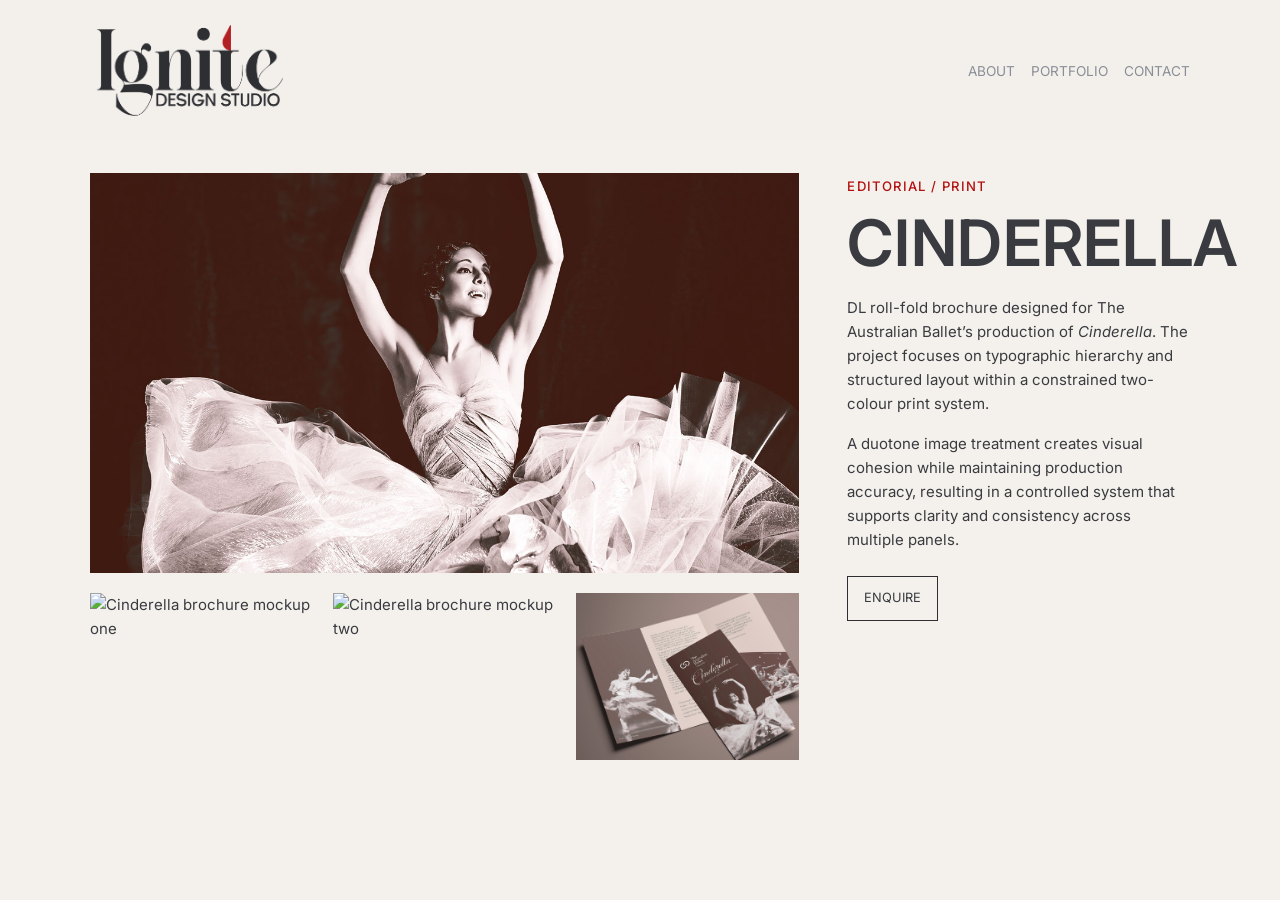
==== cinderella.html @ c66b040c "Add files via upload" ====
<!DOCTYPE html>
<html lang="en">
<head>
  <meta charset="UTF-8" />
  <meta name="viewport" content="width=device-width, initial-scale=1.0" />
  <title>Cinderella | Ignite Design Studio</title>
  <link href="https://fonts.googleapis.com/css2?family=Inter:wght@400;500;600&display=swap" rel="stylesheet">
  <link rel="stylesheet" href="styles.css" />
  <link rel="stylesheet" href="https://cdnjs.cloudflare.com/ajax/libs/font-awesome/6.5.0/css/all.min.css" />
</head>

<body>
  <header>
    <div class="wrap nav">
      <a href="index.html" class="brand" aria-label="Ignite Design Studio home">
        <img src="images/Ignite_Logo.png" alt="Ignite Design Studio logo" class="logo" />
      </a>

      <nav aria-label="Primary">
        <ul>
          <li><a href="index.html#about">About</a></li>
          <li><a href="index.html#work">Portfolio</a></li>
          <li><a href="index.html#contact">Contact</a></li>
        </ul>
      </nav>
    </div>
  </header>

<main class="project-detail-page">
  <section class="project-detail">
    <div class="wrap project-detail-layout">

      <div class="project-detail-left">
        <div class="project-detail-hero">
          <img src="images/Cinderella_main.jpg" alt="Cinderella brochure design main image" />
        </div>

        <div class="project-detail-gallery">
          <div class="project-detail-thumb">
            <img src="images/Cinderella_1.jpg" alt="Cinderella brochure mockup one" />
          </div>

          <div class="project-detail-thumb">
            <img src="images/Cinderella_2.jpg" alt="Cinderella brochure mockup two" />
          </div>

          <div class="project-detail-thumb">
            <img src="images/cinderella_3.jpg" alt="Cinderella brochure mockup three" />
          </div>
        </div>
      </div>

      <aside class="project-detail-right">
        <p class="project-detail-category">Editorial / Print</p>
        <h1 class="condensed project-detail-title">Cinderella</h1>

        <div class="project-detail-copy">
          <p>
            DL roll-fold brochure designed for The Australian Ballet’s production of <em>Cinderella</em>. The project focuses on typographic hierarchy and structured layout within a constrained two-colour print system.
          </p>

          <p>
            A duotone image treatment creates visual cohesion while maintaining production accuracy, resulting in a controlled system that supports clarity and consistency across multiple panels.
          </p>
        </div>

        <div class="project-detail-cta">
          <a class="btn" href="mailto:enquiries@igniteds.com.au">Enquire</a>
        </div>
      </aside>

    </div>
  </section>
</main>

</body>
</html>
---- styles.css ----
@import url('https://fonts.googleapis.com/css2?family=Inter:wght@400;500;600&display=swap');

:root {
  --bg: #F4F1EC;
  --paper: #F4F1EC;
  --text: #2F2F33;
  --muted: #8A8E96;
  --line: #D9DDE1;
  --accent: #B31010;
  --max: 1100px;
}

* { box-sizing: border-box; }

body {
  margin: 0;
  font-family: "Inter", Arial, Helvetica, sans-serif;
  font-size: 15px;
  line-height: 1.6;
  color: #3A3B40;
  background-color: var(--bg);
}

a { text-decoration: none; color: inherit; }
img { max-width: 100%; display: block; }

/* =========================
   LAYOUT
   ========================= */

.wrap {
  width: min(calc(100% - 2rem), var(--max));
  margin: 0 auto;
}

/* =========================
   TYPOGRAPHY
   ========================= */

.condensed {
  font-family: "Inter", Arial, Helvetica, sans-serif;
  font-weight: 600;
  text-transform: uppercase;
  letter-spacing: 0.01em;
  line-height: 1.05;
}

.small-caps {
  font-family: "Inter", Arial, Helvetica, sans-serif;
  font-size: 0.85rem;
  font-weight: 500;
  text-transform: uppercase;
  letter-spacing: 0.08em;
  color: #B31010; /* red */
  margin: 1.2rem 0 0.4rem;
}

#about h2 {
  font-size: clamp(3rem, 6vw, 4.5rem);
  margin: 0 0 1.5rem;
}

.section-title {
  margin: 0 0 1.5rem;
  font-size: clamp(3rem, 6vw, 4rem);
  font-family: "Inter", Arial, Helvetica, sans-serif;
  font-weight: 600;
  text-transform: uppercase;
  line-height: 1.05;
  letter-spacing: 0.01em;
}

/* =========================
   HEADER
   ========================= */

header {
  position: sticky;
  top: 0;
  z-index: 100;
  background: rgba(244, 241, 236, 0.95);
}

.nav {
  display: flex;
  justify-content: space-between;
  align-items: center;
  min-height: 72px;
}

.logo {
  width: 200px;
}

nav ul {
  list-style: none;
  display: flex;
  gap: 1rem;
  margin: 0;
  padding: 0;
}

nav a {
  font-size: 0.85rem;
  text-transform: uppercase;
  color: var(--muted);
}

nav a:hover { color: var(--accent); }

/* =========================
   GLOBAL ELEMENTS
   ========================= */

.rule {
  display: none;
}

.btn {
  display: inline-block;
  border: 1px solid var(--text);
  padding: 0.7rem 1rem;
  font-size: 0.8rem;
  text-transform: uppercase;
  background: transparent;
}

.btn.primary {
  background: var(--text);
  color: white;
}

/* =========================
   SECTIONS
   ========================= */

#about {
  padding-top: 1rem;
  padding-bottom: 1rem;
}

#work {
  padding-top: 0.75rem;
  padding-bottom: 1.5rem;
}

/* =========================
   PROJECTS
   ========================= */

.selected-work-title {
  font-size: clamp(3rem, 6vw, 4.5rem);
  margin: 0 0 1.5rem;
}

.project-grid-2x3 {
  display: grid;
  grid-template-columns: repeat(3, 1fr);
  gap: 1.25rem;
  max-width: 900px;
}

.project-tile-image {
  aspect-ratio: 4 / 3;
  overflow: hidden;
}

.project-tile-image img {
  width: 100%;
  aspect-ratio: 4 / 3;
  object-fit: cover;
  display: block;
  transition: transform 0.25s ease;
}

.project-tile:hover .project-tile-image img {
  transform: scale(1.015);
}

.project-tile-title {
  margin: 0.35rem 0 0;
  font-size: 0.95rem;
  text-align: center;
  font-weight: 500;
  text-transform: uppercase;
  letter-spacing: 0.04em;
  color: #3A3B40;
}

/* =========================
   CONTACT
   ========================= */

.contact-section {
  padding-top: 1.25rem;
  padding-bottom: 2.25rem;
}

.contact-grid {
  display: grid;
  grid-template-columns: 1.2fr 0.8fr;
  gap: 3.5rem;
  align-items: start;
}

.contact-left {
  max-width: 560px;
}

.contact-statement {
  margin: 0 0 0.35rem;
  font-size: 1rem;
}

.contact-support {
  margin: 0;
  font-size: 1rem;
}

.contact-email {
  margin: 1rem 0 0;
  font-size: 1rem;
  font-weight: 600;
}

.contact-email a {
  text-decoration: none;
  color: inherit;
}

.contact-right {
  max-width: 360px;
  display: flex;
  flex-direction: column;
  align-items: flex-start;
}

.portfolio-note {
  margin: 0 0 1rem;
  font-size: 1rem;
  color: var(--muted);
}

.socials {
  display: flex;
  gap: 1.25rem;
  margin-top: 0;
}

.socials a {
  font-size: 1.1rem;
  color: var(--text);
  transition: color 0.2s ease, transform 0.2s ease;
}

.socials a:hover {
  color: var(--accent);
  transform: translateY(-1px);
}

/* =========================
   PROJECT DETAIL PAGES
   ========================= */

.project-detail-page {
  padding: 2rem 0 3rem;
}

.project-detail-layout {
  display: grid;
  grid-template-columns: minmax(0, 1.45fr) minmax(280px, 0.7fr);
  gap: 3rem;
  align-items: start;
}

.project-detail-left {
  min-width: 0;
}

.project-detail-hero {
  aspect-ratio: 16 / 9;
  overflow: hidden;
  margin-bottom: 1.25rem;
}

.project-detail-hero img {
  width: 100%;
  height: 100%;
  object-fit: cover;
  display: block;
}

.project-detail-gallery {
  display: grid;
  grid-template-columns: repeat(3, 1fr);
  gap: 1.25rem;
}

.project-detail-thumb {
  aspect-ratio: 4 / 3;
  overflow: hidden;
}

.project-detail-thumb img {
  width: 100%;
  height: 100%;
  object-fit: cover;
  display: block;
}

.project-detail-right {
  min-width: 0;
  padding-top: 0.15rem;
}

.project-detail-category {
  margin: 0 0 0.75rem;
  font-family: "Inter", Arial, Helvetica, sans-serif;
  font-size: 0.82rem;
  font-weight: 500;
  text-transform: uppercase;
  letter-spacing: 0.08em;
  color: var(--accent);
}

.project-detail-title {
  font-size: clamp(2.8rem, 5vw, 4.25rem);
  margin: 0 0 1.25rem;
}

.project-detail-copy p {
  margin: 0 0 1rem;
}

.project-detail-cta {
  margin-top: 1.5rem;
}

/* =========================
   FOOTER
   ========================= */

.acknowledgement {
  margin: 4rem auto 0;
  max-width: 980px;
  text-align: center;
  opacity: 0.75;
}

.ack-title {
  margin: 0 0 0.75rem;
  font-size: 0.7rem;
  letter-spacing: 0.12em;
  text-transform: uppercase;
  color: var(--muted);
}

.acknowledgement p {
  margin: 0;
  font-size: 0.75rem;
  line-height: 1.45;
  color: var(--muted);
}

.footer-note {
  margin-top: 3rem;
  font-size: 0.8rem;
  color: var(--muted);
}

/* =========================
   RESPONSIVE
   ========================= */

@media (max-width: 900px) {
  .project-grid-2x3 {
    grid-template-columns: repeat(2, 1fr);
  }

  .contact-grid {
    grid-template-columns: 1fr;
  }

  .project-detail-layout {
    grid-template-columns: 1fr;
    gap: 2rem;
  }

  .project-detail-gallery {
    grid-template-columns: repeat(3, 1fr);
  }
}

@media (max-width: 700px) {
  .project-detail-gallery {
    grid-template-columns: 1fr;
  }
}
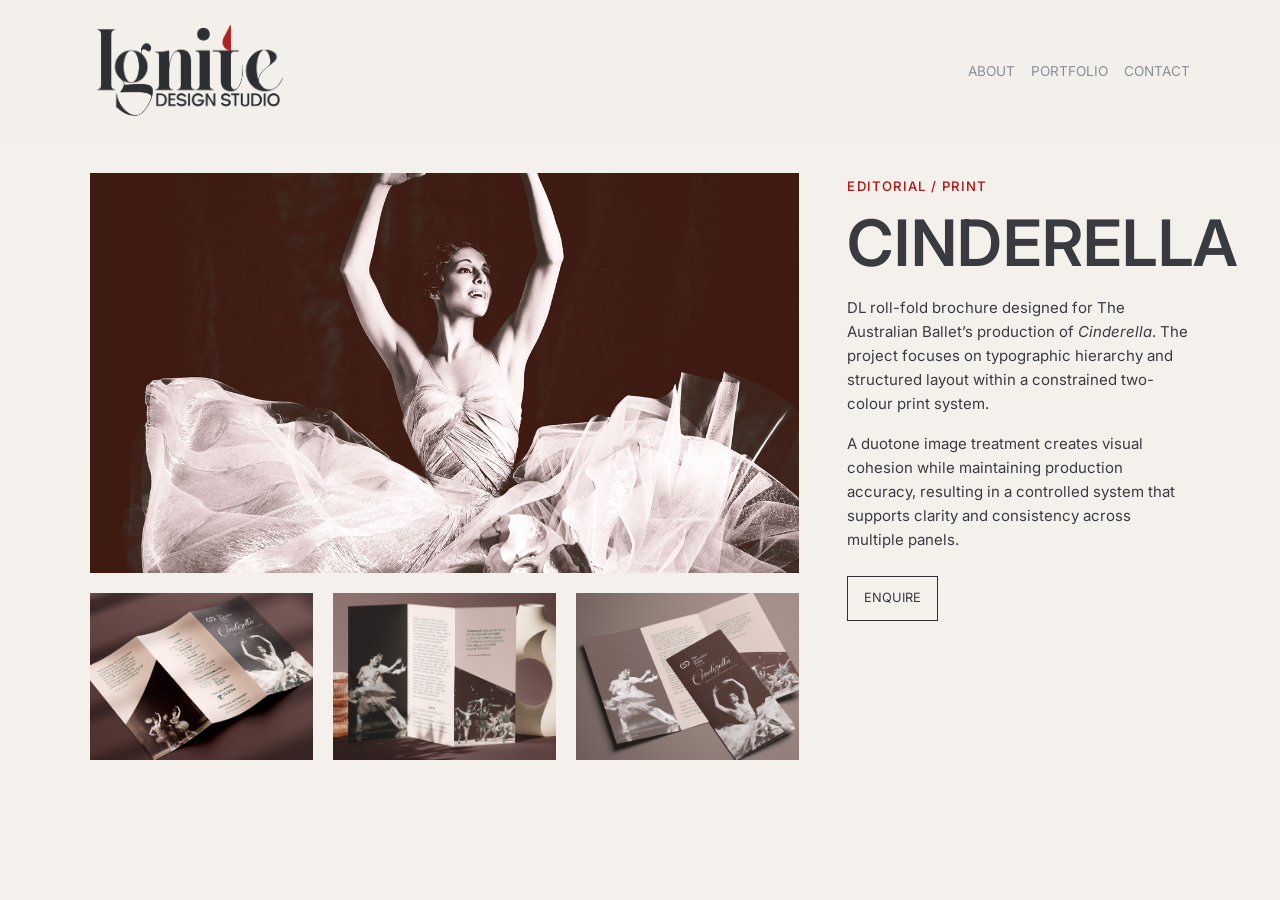
==== commit d77fad7b: "Update cinderella.html" ====
--- a/cinderella.html
+++ b/cinderella.html
@@ -37,11 +37,11 @@
 
         <div class="project-detail-gallery">
           <div class="project-detail-thumb">
-            <img src="images/Cinderella_1.jpg" alt="Cinderella brochure mockup one" />
+            <img src="images/cinderella_1.jpg" alt="Cinderella brochure mockup one" />
           </div>
 
           <div class="project-detail-thumb">
-            <img src="images/Cinderella_2.jpg" alt="Cinderella brochure mockup two" />
+            <img src="images/cinderella_2.jpg" alt="Cinderella brochure mockup two" />
           </div>
 
           <div class="project-detail-thumb">
@@ -74,4 +74,4 @@
 </main>
 
 </body>
-</html>+</html>
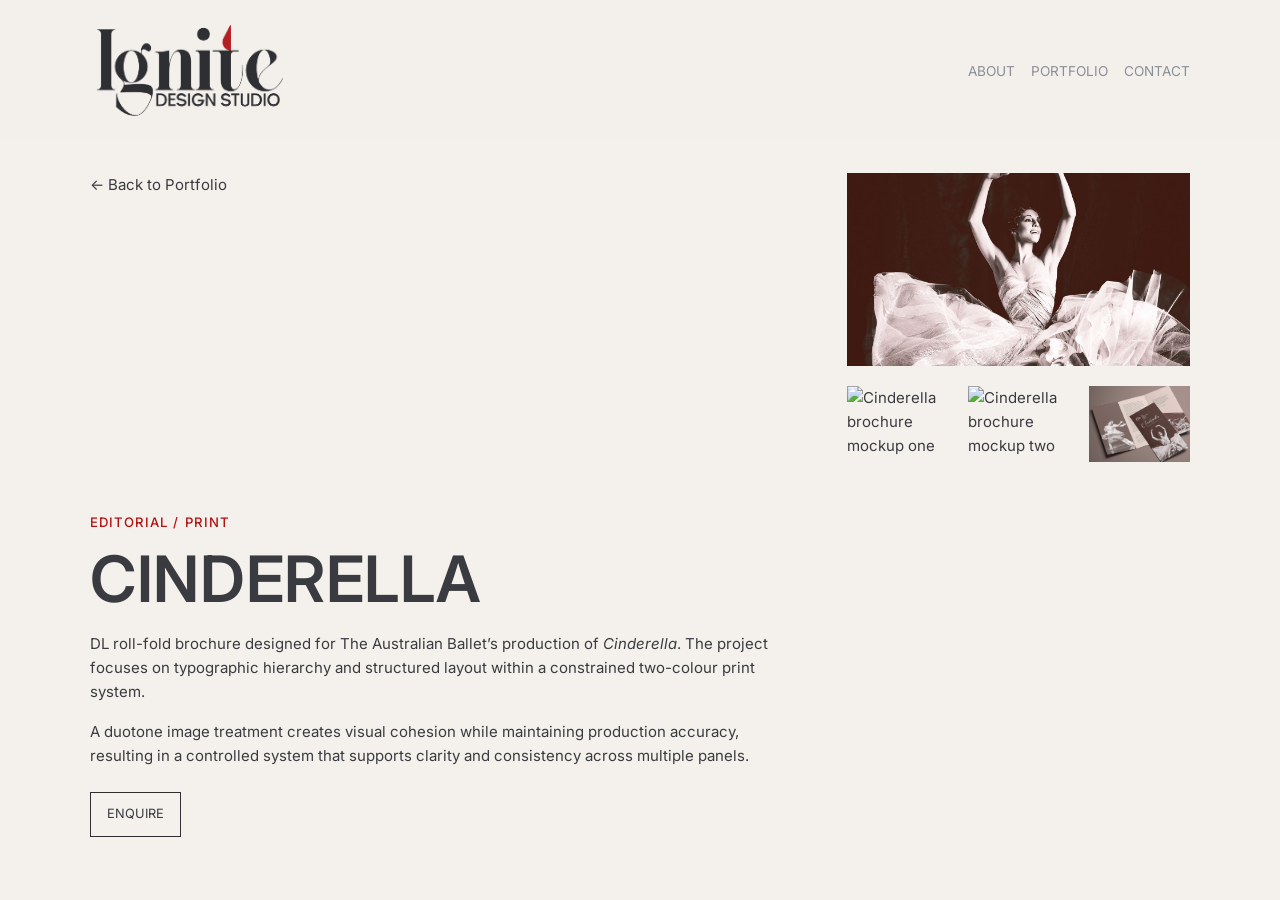
==== commit 29a72384: "Update cinderella.html" ====
--- a/cinderella.html
+++ b/cinderella.html
@@ -30,6 +30,8 @@
   <section class="project-detail">
     <div class="wrap project-detail-layout">
 
+      <a href="index.html#work" class="back-link">← Back to Portfolio</a>
+      
       <div class="project-detail-left">
         <div class="project-detail-hero">
           <img src="images/Cinderella_main.jpg" alt="Cinderella brochure design main image" />
@@ -37,11 +39,11 @@
 
         <div class="project-detail-gallery">
           <div class="project-detail-thumb">
-            <img src="images/cinderella_1.jpg" alt="Cinderella brochure mockup one" />
+            <img src="images/Cinderella_1.jpg" alt="Cinderella brochure mockup one" />
           </div>
 
           <div class="project-detail-thumb">
-            <img src="images/cinderella_2.jpg" alt="Cinderella brochure mockup two" />
+            <img src="images/Cinderella_2.jpg" alt="Cinderella brochure mockup two" />
           </div>
 
           <div class="project-detail-thumb">
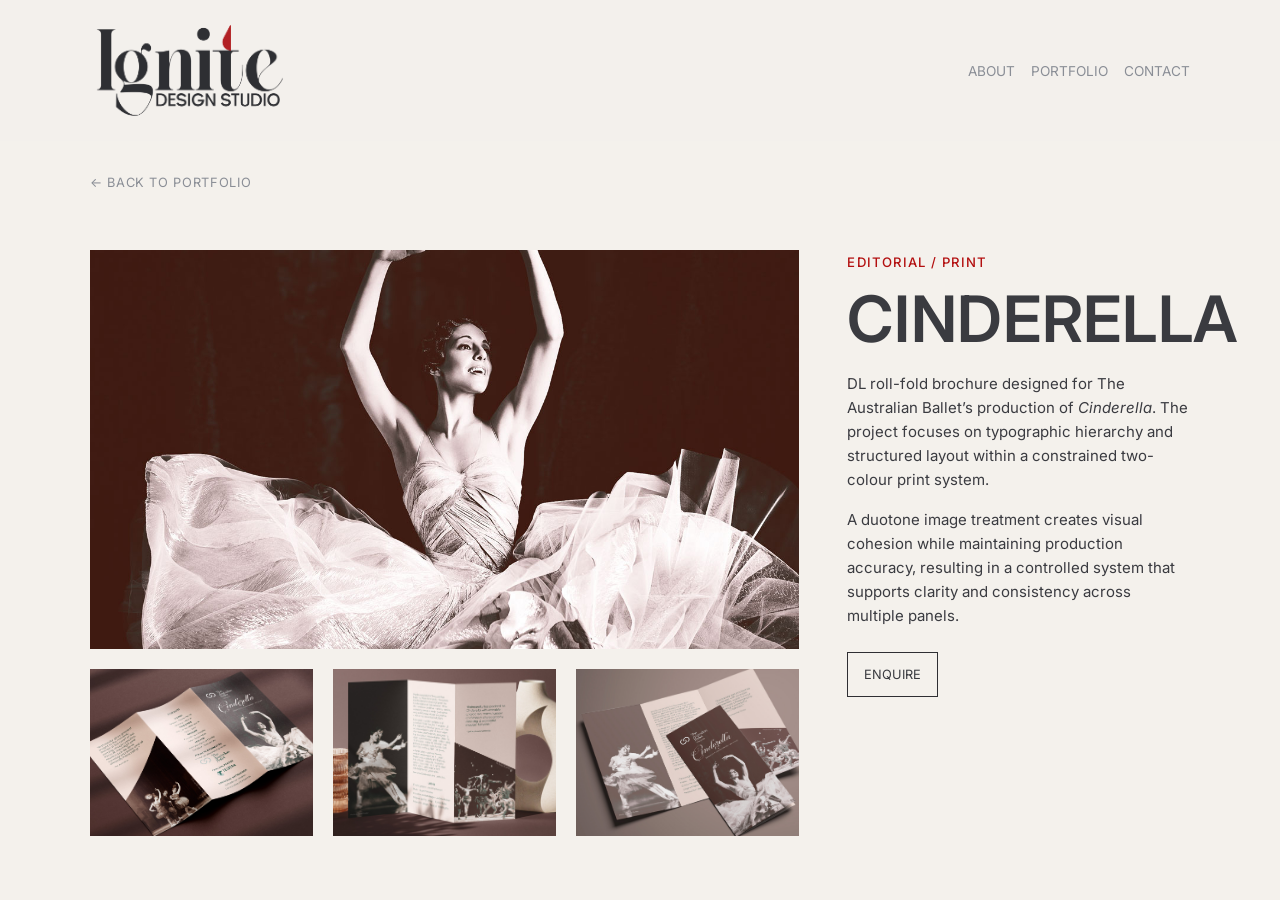
==== commit e6c1c683: "Update cinderella.html" ====
--- a/cinderella.html
+++ b/cinderella.html
@@ -39,11 +39,11 @@
 
         <div class="project-detail-gallery">
           <div class="project-detail-thumb">
-            <img src="images/Cinderella_1.jpg" alt="Cinderella brochure mockup one" />
+            <img src="images/cinderella_1.jpg" alt="Cinderella brochure mockup one" />
           </div>
 
           <div class="project-detail-thumb">
-            <img src="images/Cinderella_2.jpg" alt="Cinderella brochure mockup two" />
+            <img src="images/cinderella_2.jpg" alt="Cinderella brochure mockup two" />
           </div>
 
           <div class="project-detail-thumb">
--- a/styles.css
+++ b/styles.css
@@ -134,6 +134,14 @@
    SECTIONS
    ========================= */
 
+.about-copy p {
+  max-width: 620px;
+}
+
+.about-copy p + p {
+  margin-top: 0.75rem;
+}
+
 #about {
   padding-top: 1rem;
   padding-bottom: 1rem;
@@ -336,6 +344,20 @@
   margin-top: 1.5rem;
 }
 
+.back-link {
+  grid-column: 1 / -1;
+  display: inline-block;
+  margin-bottom: 0.5rem;
+  font-size: 0.8rem;
+  text-transform: uppercase;
+  letter-spacing: 0.05em;
+  color: var(--muted);
+}
+
+.back-link:hover {
+  color: var(--accent);
+}
+
 /* =========================
    FOOTER
    ========================= */
@@ -395,4 +417,4 @@
   .project-detail-gallery {
     grid-template-columns: 1fr;
   }
-}+}
